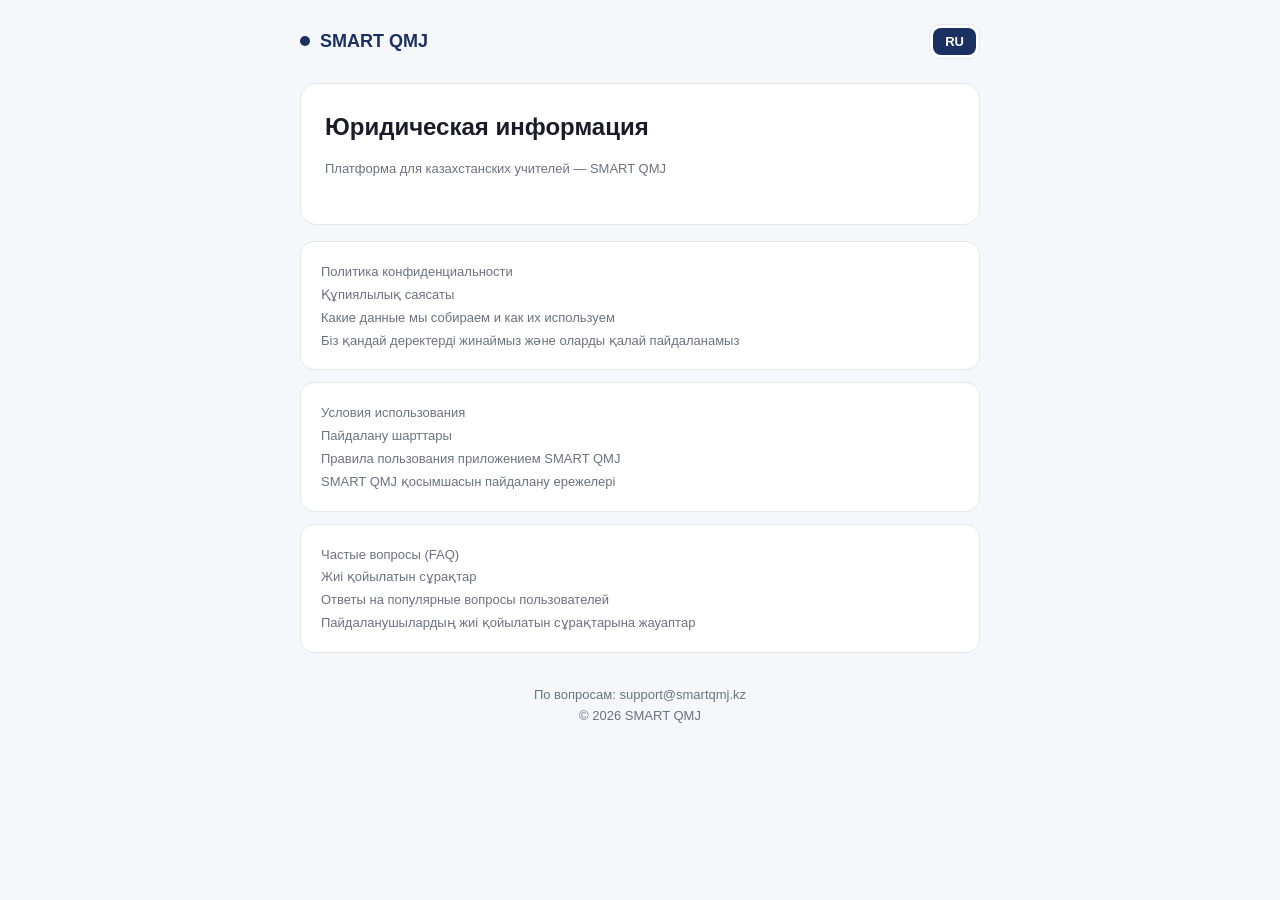
==== index.html @ 1aab1d60 "Добавить сайт с политикой конфиденциальности, условиями и FAQ Co-Authored-By: Claude Sonnet 5 <norep" ====
<!doctype html>
<html lang="rus">
<head>
  <meta charset="utf-8">
  <meta name="viewport" content="width=device-width, initial-scale=1">
  <title>SMART QMJ — юридическая информация</title>
  <link rel="stylesheet" href="style.css">
</head>
<body>
  <div class="wrap">
    <header class="top">
      <a class="brand" href="index.html"><span class="brand-dot"></span> SMART QMJ</a>
      <div class="lang-toggle">
        <button data-lang="rus">RU</button>
        <button data-lang="kaz">KZ</button>
      </div>
    </header>

    <div class="card">
      <h1 data-lang="rus">Юридическая информация</h1>
      <h1 data-lang="kaz">Заңды ақпарат</h1>
      <p class="updated" data-lang="rus">Платформа для казахстанских учителей — SMART QMJ</p>
      <p class="updated" data-lang="kaz">Қазақстандық мұғалімдерге арналған платформа — SMART QMJ</p>
    </div>

    <div class="home-grid">
      <a class="home-link" href="privacy.html">
        <span class="home-link-title" data-lang="rus">Политика конфиденциальности</span>
        <span class="home-link-title" data-lang="kaz">Құпиялылық саясаты</span>
        <span data-lang="rus">Какие данные мы собираем и как их используем</span>
        <span data-lang="kaz">Біз қандай деректерді жинаймыз және оларды қалай пайдаланамыз</span>
      </a>
      <a class="home-link" href="terms.html">
        <span class="home-link-title" data-lang="rus">Условия использования</span>
        <span class="home-link-title" data-lang="kaz">Пайдалану шарттары</span>
        <span data-lang="rus">Правила пользования приложением SMART QMJ</span>
        <span data-lang="kaz">SMART QMJ қосымшасын пайдалану ережелері</span>
      </a>
      <a class="home-link" href="faq.html">
        <span class="home-link-title" data-lang="rus">Частые вопросы (FAQ)</span>
        <span class="home-link-title" data-lang="kaz">Жиі қойылатын сұрақтар</span>
        <span data-lang="rus">Ответы на популярные вопросы пользователей</span>
        <span data-lang="kaz">Пайдаланушылардың жиі қойылатын сұрақтарына жауаптар</span>
      </a>
    </div>

    <footer>
      <span data-lang="rus">По вопросам: support@smartqmj.kz</span>
      <span data-lang="kaz">Сұрақтар бойынша: support@smartqmj.kz</span>
      <br>© 2026 SMART QMJ
    </footer>
  </div>
  <script src="script.js"></script>
</body>
</html>
---- style.css ----
:root {
  --bg: #f5f7fb;
  --card: #ffffff;
  --text: #1a1d29;
  --muted: #6b7280;
  --border: #e5e7eb;
  --primary: #1a3060;
}

* { box-sizing: border-box; }

body {
  margin: 0;
  font-family: -apple-system, BlinkMacSystemFont, 'Segoe UI', Roboto, Helvetica, Arial, sans-serif;
  background: var(--bg);
  color: var(--text);
  line-height: 1.6;
}

.wrap {
  max-width: 720px;
  margin: 0 auto;
  padding: 24px 20px 80px;
}

header.top {
  display: flex;
  align-items: center;
  justify-content: space-between;
  margin-bottom: 24px;
}

.brand {
  display: flex;
  align-items: center;
  gap: 10px;
  font-weight: 800;
  font-size: 18px;
  color: var(--primary);
  text-decoration: none;
}

.brand-dot {
  width: 10px;
  height: 10px;
  border-radius: 50%;
  background: var(--primary);
}

.lang-toggle {
  display: flex;
  gap: 6px;
  border: 1px solid var(--border);
  border-radius: 10px;
  padding: 3px;
  background: var(--card);
}

.lang-toggle button {
  border: none;
  background: transparent;
  padding: 6px 12px;
  border-radius: 8px;
  font-size: 13px;
  font-weight: 700;
  cursor: pointer;
  color: var(--muted);
}

.lang-toggle button.active {
  background: var(--primary);
  color: #fff;
}

.card {
  background: var(--card);
  border: 1px solid var(--border);
  border-radius: 16px;
  padding: 24px;
  margin-bottom: 16px;
}

h1 {
  font-size: 24px;
  margin: 0 0 4px;
}

.updated {
  color: var(--muted);
  font-size: 13px;
  margin-bottom: 20px;
}

h2 {
  font-size: 16px;
  margin: 24px 0 8px;
}

p, li {
  font-size: 15px;
  color: var(--text);
}

ol, ul {
  padding-left: 20px;
}

a {
  color: var(--primary);
}

.nav-links {
  display: flex;
  gap: 16px;
  flex-wrap: wrap;
  margin-top: 8px;
}

.nav-links a {
  font-size: 14px;
  font-weight: 600;
  text-decoration: none;
}

.home-grid {
  display: grid;
  gap: 12px;
}

.home-link {
  display: block;
  background: var(--card);
  border: 1px solid var(--border);
  border-radius: 14px;
  padding: 18px 20px;
  text-decoration: none;
  color: var(--text);
  font-weight: 700;
}

.home-link-title {
  display: block;
  font-weight: 800;
}

.home-link span {
  display: block;
  font-weight: 400;
  font-size: 13px;
  color: var(--muted);
  margin-top: 2px;
}

footer {
  margin-top: 32px;
  text-align: center;
  color: var(--muted);
  font-size: 13px;
}

[data-lang="kaz"] { display: none; }
html[lang="kaz"] [data-lang="rus"] { display: none; }
html[lang="kaz"] [data-lang="kaz"] { display: revert; }
html[lang="kaz"] [data-lang="kaz"].home-link-title { display: block; }

@media (prefers-color-scheme: dark) {
  :root {
    --bg: #0e1116;
    --card: #171b23;
    --text: #f2f3f5;
    --muted: #9aa3b2;
    --border: #262c37;
    --primary: #6fa0ff;
  }
}
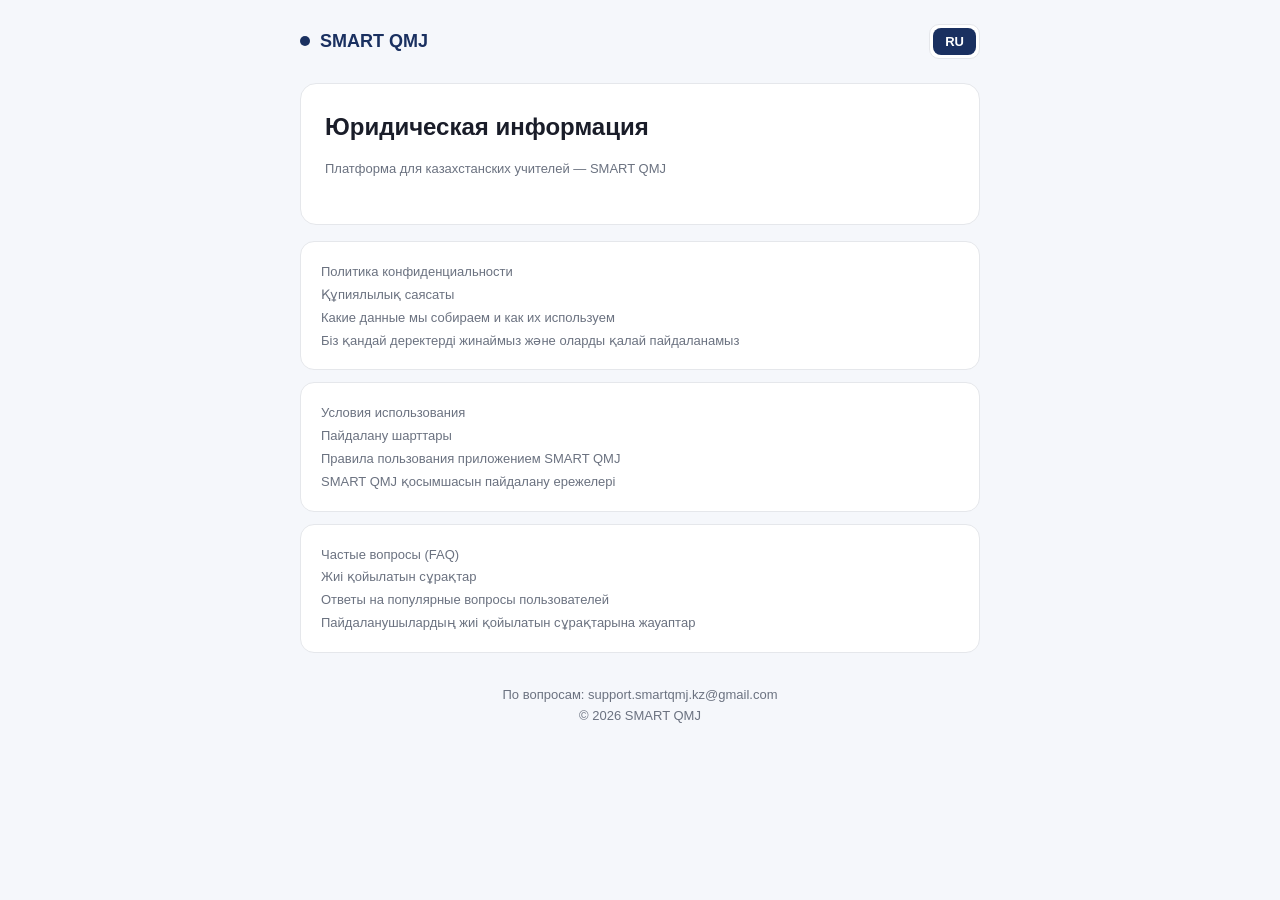
==== commit 5007f113: "Убрать упоминания покупок в приложении: доступ выдаётся вне его FAQ, условия и политика приведены к " ====
--- a/index.html
+++ b/index.html
@@ -45,8 +45,8 @@
     </div>
 
     <footer>
-      <span data-lang="rus">По вопросам: support@smartqmj.kz</span>
-      <span data-lang="kaz">Сұрақтар бойынша: support@smartqmj.kz</span>
+      <span data-lang="rus">По вопросам: support.smartqmj.kz@gmail.com</span>
+      <span data-lang="kaz">Сұрақтар бойынша: support.smartqmj.kz@gmail.com</span>
       <br>© 2026 SMART QMJ
     </footer>
   </div>
